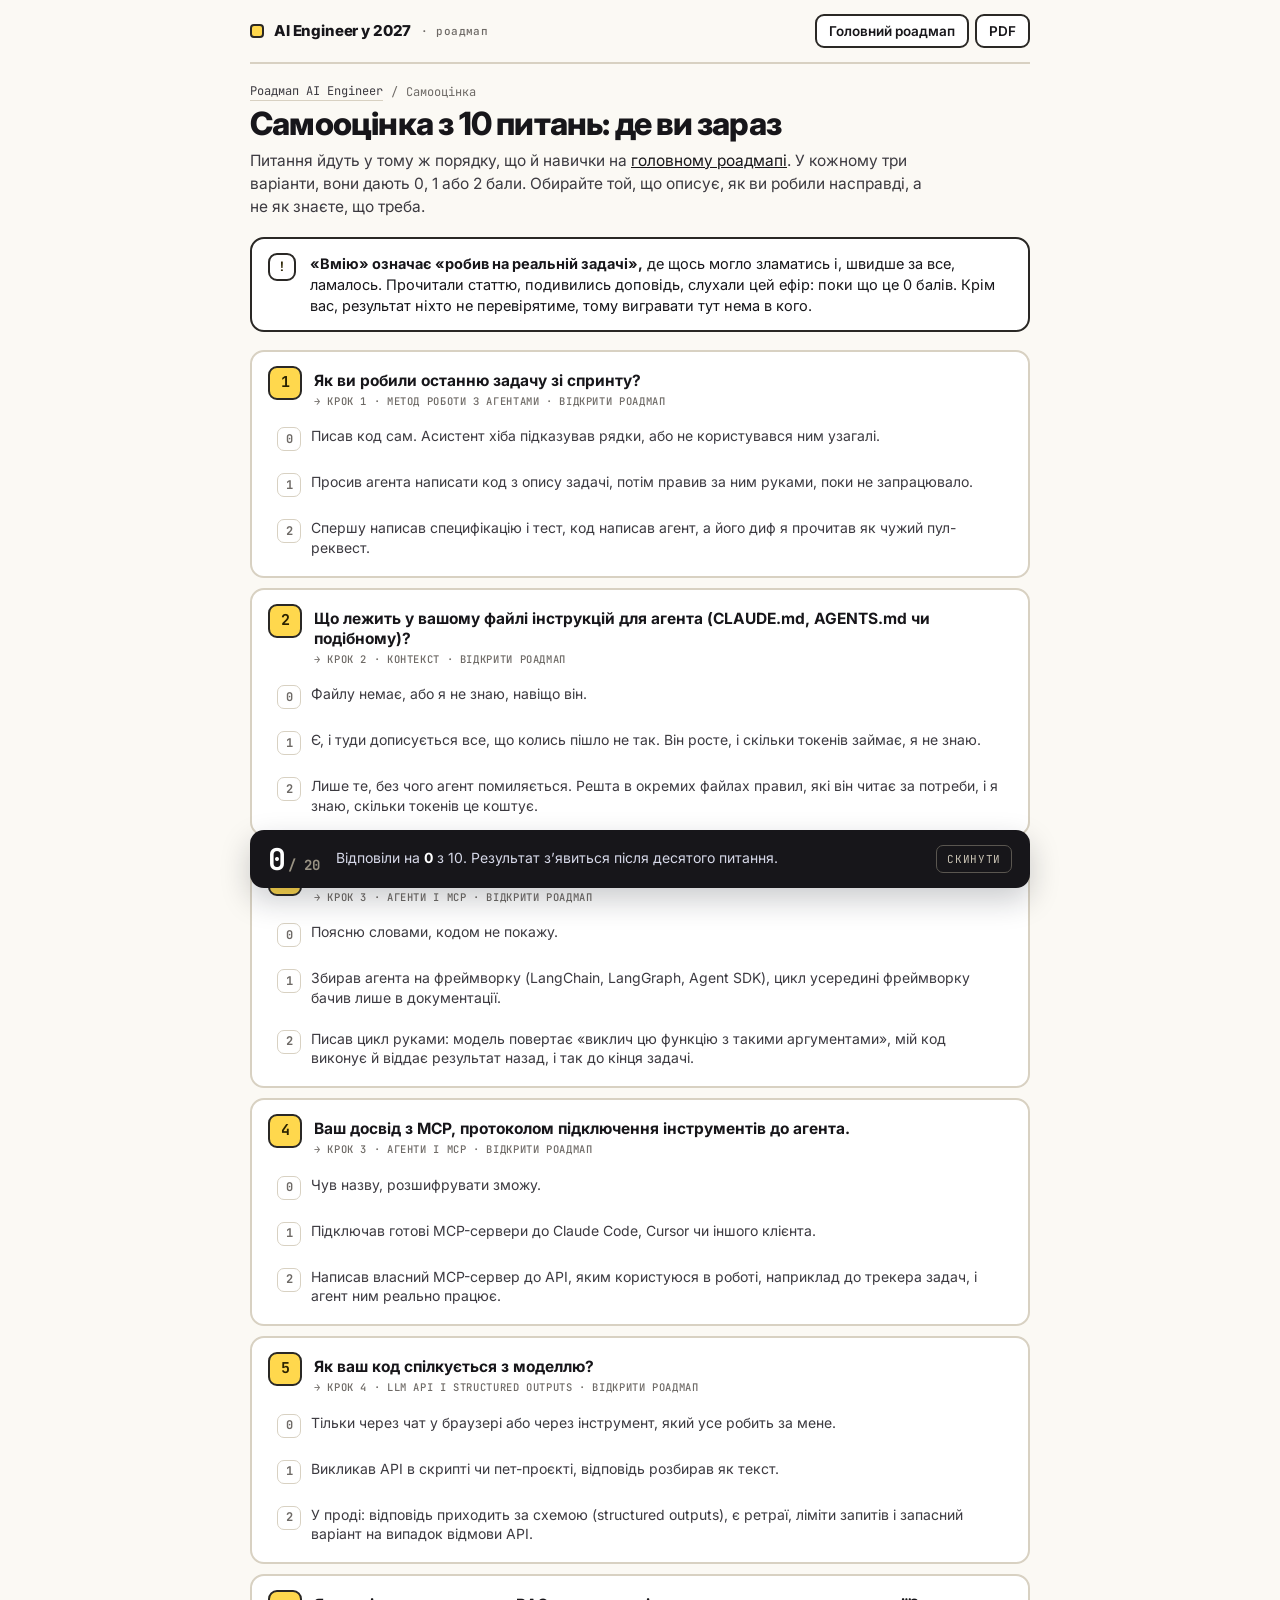
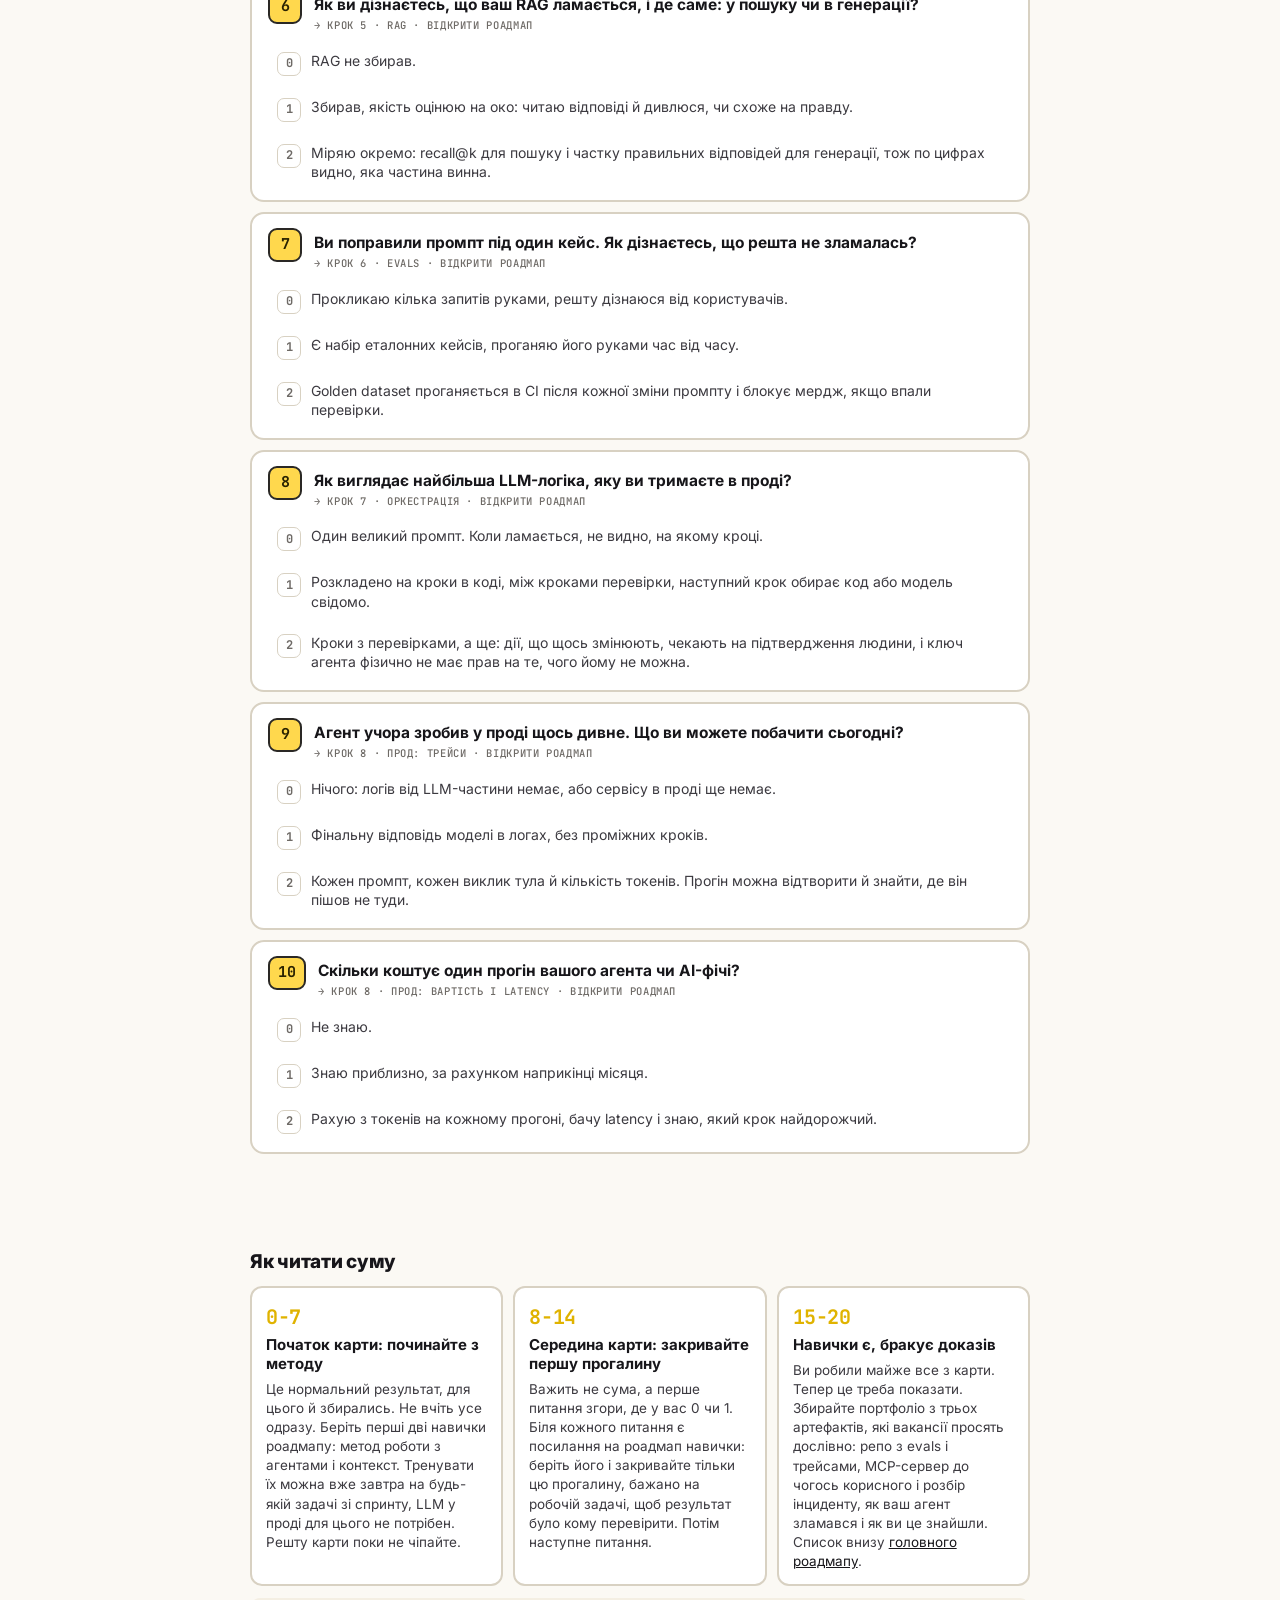
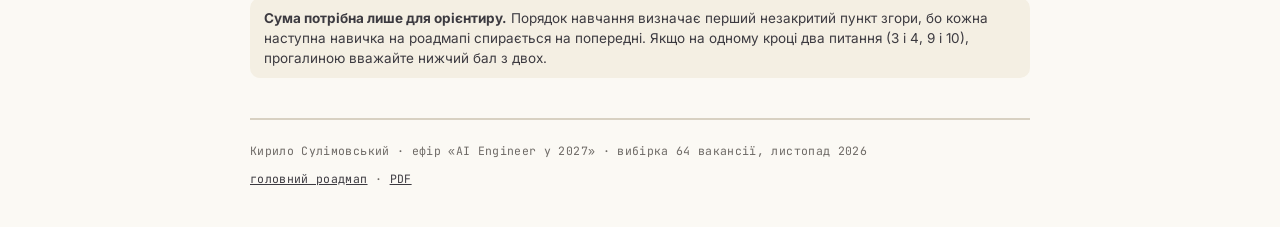
==== self-assessment.html @ 32ca1db9 "Roadmap: main visual roadmap, per-skill tree roadmaps, self-assessment page Co-Authored-By: Claude O" ====
<!DOCTYPE html>
<html lang="uk">
<head>
<meta charset="utf-8">
<meta name="viewport" content="width=device-width, initial-scale=1">
<title>Самооцінка з 10 питань · Роадмап AI Engineer у 2027</title>
<meta name="description" content="Десять питань, щоб зрозуміти, де ви на роадмапі AI Engineer у 2027. Три варіанти на кожне, сума від 0 до 20, результат рахується одразу на сторінці і веде на роадмап потрібної навички.">
<link rel="icon" href="data:image/svg+xml,%3Csvg xmlns=%27http://www.w3.org/2000/svg%27 viewBox=%270 0 32 32%27%3E%3Crect x=%273%27 y=%273%27 width=%2726%27 height=%2726%27 rx=%276%27 fill=%27%23FFD84D%27 stroke=%27%232A2825%27 stroke-width=%273%27/%3E%3C/svg%3E">
<link rel="preconnect" href="https://fonts.googleapis.com">
<link rel="preconnect" href="https://fonts.gstatic.com" crossorigin>
<link href="https://fonts.googleapis.com/css2?family=Inter:wght@400;500;600;700;800&family=JetBrains+Mono:wght@500;700&display=swap" rel="stylesheet">
<link rel="stylesheet" href="assets/style.css">
<style>
.quiz{padding-top:6px}
.part-head h2{font-weight:800;font-size:32px;line-height:1.05;letter-spacing:-.025em}
.part-head .sub{color:var(--ink-2);margin-top:8px;font-size:15.5px;max-width:680px}
.part-head .sub a{color:var(--ink)}
.chip{display:inline-flex;align-items:center;justify-content:center;min-width:34px;height:34px;padding:0 8px;border-radius:9px;background:var(--accent);border:2px solid var(--line);color:var(--accent-ink);font-family:var(--mono);font-weight:700;font-size:15px;line-height:1;flex:none}
.chip.ghost{background:var(--paper)}
.chip.sm{min-width:28px;height:28px;font-size:13px}
.rule-box{display:flex;gap:14px;align-items:flex-start;background:var(--paper);border:2px solid var(--line);border-radius:14px;padding:14px 16px;margin-top:18px}
.rule-box p{font-size:14.5px;color:var(--ink);line-height:1.45}
.qlist{margin-top:18px}
.q{background:var(--paper);border:2px solid var(--frame);border-radius:14px;padding:14px 16px 10px;margin-bottom:10px}
.q .qh{display:flex;align-items:flex-start;gap:12px;margin-bottom:10px}
.q .qt{font-weight:700;font-size:15.5px;line-height:1.3;color:var(--ink);padding-top:5px}
.q .qt .step{display:block;font-family:var(--mono);font-weight:500;font-size:10.5px;color:var(--dim);letter-spacing:.06em;margin-top:4px;text-transform:uppercase;text-decoration:none}
.q .qt .step:hover{color:var(--ink)}
.opts{display:flex;flex-direction:column;gap:5px}
.opt{display:flex;align-items:flex-start;gap:10px;padding:7px 10px 7px 8px;border-radius:9px;border:1.5px solid transparent;cursor:pointer;font-size:14px;line-height:1.4;color:var(--ink-2);position:relative}
.opt:hover{background:var(--bg)}
.opt input{position:absolute;opacity:0;width:1px;height:1px;pointer-events:none}
.opt .v{flex:none;width:24px;height:24px;border-radius:7px;border:1.5px solid var(--frame);display:flex;align-items:center;justify-content:center;font-family:var(--mono);font-weight:700;font-size:12px;color:var(--dim);background:var(--paper);margin-top:1px}
.opt:has(input:checked){background:var(--accent-soft);border-color:var(--line);color:var(--ink)}
.opt:has(input:checked) .v{background:var(--accent);border-color:var(--line);color:var(--accent-ink)}
.opt input:focus-visible ~ .v{outline:2px solid var(--prog);outline-offset:2px}
.score{position:sticky;bottom:12px;margin-top:14px;background:var(--ink);color:#fff;border-radius:14px;padding:14px 18px;display:flex;align-items:center;gap:16px;box-shadow:0 12px 30px rgba(16,21,31,.22)}
.score .sv{font-family:var(--mono);font-weight:700;font-size:30px;line-height:1;white-space:nowrap}
.score .sv small{font-size:14px;color:#9A9384;margin-left:2px}
.score .st{font-size:14px;line-height:1.35;color:#D6D8E8}
.score .st b{color:#fff}
.score .reset{margin-left:auto;font-family:var(--mono);font-size:11px;letter-spacing:.06em;text-transform:uppercase;color:#C9C3B4;background:none;border:1px solid #5a5650;border-radius:7px;padding:6px 10px;cursor:pointer}
.result{margin-top:14px;display:none;background:var(--paper);border:2px solid var(--line);border-radius:14px;padding:16px 18px}
.result.show{display:block}
.result .kicker{display:block;font-family:var(--mono);font-weight:700;font-size:10.5px;letter-spacing:.14em;text-transform:uppercase;color:var(--dim);margin-bottom:4px}
.result h4{font-weight:800;font-size:18px;color:var(--ink);margin-bottom:6px}
.result p{font-size:14.5px;color:var(--ink-2);line-height:1.45;margin-top:6px}
.result .btn{margin-top:12px}
.key{margin-top:22px}
.key h3{font-weight:800;font-size:19px;letter-spacing:-.015em;color:var(--ink);margin-bottom:10px}
.bands{display:grid;grid-template-columns:repeat(3,1fr);gap:10px}
.band{background:var(--paper);border:2px solid var(--frame);border-radius:12px;padding:14px 14px 12px}
.band .bn{font-family:var(--mono);font-weight:700;font-size:20px;color:var(--accent-deep);letter-spacing:-.02em}
.band h4{font-weight:700;font-size:15px;color:var(--ink);margin:4px 0 6px;line-height:1.25}
.band p{font-size:13.5px;color:var(--ink-2);line-height:1.42}
.band p a{color:var(--ink)}
.key-note{margin-top:12px;font-size:13.5px;color:var(--ink-2);background:var(--beige);border-radius:10px;padding:10px 14px}
@media (max-width:760px){.bands{grid-template-columns:1fr}.score{flex-wrap:wrap}.score .reset{margin-left:0}.part-head h2{font-size:26px}}
</style>
</head>
<body>
<div class="wrap-narrow">
  <div class="topbar">
    <a class="brand" href="index.html"><span class="dot"></span>AI Engineer у 2027 <small>· роадмап</small></a>
    <nav class="nav">
      <a href="index.html">Головний роадмап</a>
      <a href="ai-engineer-roadmap.pdf">PDF</a>
    </nav>
  </div>
  <div class="crumbs"><a href="index.html">Роадмап AI Engineer</a> <span>/</span> <span>Самооцінка</span></div>
<section class="quiz" id="self">
  <div class="part-head">
    
    <div>
      <h2>Самооцінка з 10 питань: де ви зараз</h2>
      <p class="sub">Питання йдуть у тому ж порядку, що й навички на <a href="index.html">головному роадмапі</a>. У кожному три варіанти, вони дають 0, 1 або 2 бали. Обирайте той, що описує, як ви робили насправді, а не як знаєте, що треба.</p>
    </div>
  </div>

  <div class="rule-box">
    <span class="chip ghost sm">!</span>
    <p><b>«Вмію» означає «робив на реальній задачі»,</b> де щось могло зламатись і, швидше за все, ламалось. Прочитали статтю, подивились доповідь, слухали цей ефір: поки що це 0 балів. Крім вас, результат ніхто не перевірятиме, тому вигравати тут нема в кого.</p>
  </div>

  <form class="qlist" id="quiz" autocomplete="off">

    <div class="q">
      <div class="qh"><span class="chip">1</span><div class="qt">Як ви робили останню задачу зі спринту?<a class="step" href="skills/agentic-workflow.html">→ крок 1 · метод роботи з агентами · відкрити роадмап</a></div></div>
      <div class="opts">
        <label class="opt"><input type="radio" name="q1" value="0"><span class="v">0</span><span>Писав код сам. Асистент хіба підказував рядки, або не користувався ним узагалі.</span></label>
        <label class="opt"><input type="radio" name="q1" value="1"><span class="v">1</span><span>Просив агента написати код з опису задачі, потім правив за ним руками, поки не запрацювало.</span></label>
        <label class="opt"><input type="radio" name="q1" value="2"><span class="v">2</span><span>Спершу написав специфікацію і тест, код написав агент, а його диф я прочитав як чужий пул-реквест.</span></label>
      </div>
    </div>

    <div class="q">
      <div class="qh"><span class="chip">2</span><div class="qt">Що лежить у вашому файлі інструкцій для агента (CLAUDE.md, AGENTS.md чи подібному)?<a class="step" href="skills/context.html">→ крок 2 · контекст · відкрити роадмап</a></div></div>
      <div class="opts">
        <label class="opt"><input type="radio" name="q2" value="0"><span class="v">0</span><span>Файлу немає, або я не знаю, навіщо він.</span></label>
        <label class="opt"><input type="radio" name="q2" value="1"><span class="v">1</span><span>Є, і туди дописується все, що колись пішло не так. Він росте, і скільки токенів займає, я не знаю.</span></label>
        <label class="opt"><input type="radio" name="q2" value="2"><span class="v">2</span><span>Лише те, без чого агент помиляється. Решта в окремих файлах правил, які він читає за потреби, і я знаю, скільки токенів це коштує.</span></label>
      </div>
    </div>

    <div class="q">
      <div class="qh"><span class="chip">3</span><div class="qt">Поясніть tool use кодом: як модель викликає функцію?<a class="step" href="skills/agents-mcp.html">→ крок 3 · агенти і MCP · відкрити роадмап</a></div></div>
      <div class="opts">
        <label class="opt"><input type="radio" name="q3" value="0"><span class="v">0</span><span>Поясню словами, кодом не покажу.</span></label>
        <label class="opt"><input type="radio" name="q3" value="1"><span class="v">1</span><span>Збирав агента на фреймворку (LangChain, LangGraph, Agent SDK), цикл усередині фреймворку бачив лише в документації.</span></label>
        <label class="opt"><input type="radio" name="q3" value="2"><span class="v">2</span><span>Писав цикл руками: модель повертає «виклич цю функцію з такими аргументами», мій код виконує й віддає результат назад, і так до кінця задачі.</span></label>
      </div>
    </div>

    <div class="q">
      <div class="qh"><span class="chip">4</span><div class="qt">Ваш досвід з MCP, протоколом підключення інструментів до агента.<a class="step" href="skills/agents-mcp.html">→ крок 3 · агенти і MCP · відкрити роадмап</a></div></div>
      <div class="opts">
        <label class="opt"><input type="radio" name="q4" value="0"><span class="v">0</span><span>Чув назву, розшифрувати зможу.</span></label>
        <label class="opt"><input type="radio" name="q4" value="1"><span class="v">1</span><span>Підключав готові MCP-сервери до Claude Code, Cursor чи іншого клієнта.</span></label>
        <label class="opt"><input type="radio" name="q4" value="2"><span class="v">2</span><span>Написав власний MCP-сервер до API, яким користуюся в роботі, наприклад до трекера задач, і агент ним реально працює.</span></label>
      </div>
    </div>

    <div class="q">
      <div class="qh"><span class="chip">5</span><div class="qt">Як ваш код спілкується з моделлю?<a class="step" href="skills/llm-api.html">→ крок 4 · LLM API і structured outputs · відкрити роадмап</a></div></div>
      <div class="opts">
        <label class="opt"><input type="radio" name="q5" value="0"><span class="v">0</span><span>Тільки через чат у браузері або через інструмент, який усе робить за мене.</span></label>
        <label class="opt"><input type="radio" name="q5" value="1"><span class="v">1</span><span>Викликав API в скрипті чи пет-проєкті, відповідь розбирав як текст.</span></label>
        <label class="opt"><input type="radio" name="q5" value="2"><span class="v">2</span><span>У проді: відповідь приходить за схемою (structured outputs), є ретраї, ліміти запитів і запасний варіант на випадок відмови API.</span></label>
      </div>
    </div>

    <div class="q">
      <div class="qh"><span class="chip">6</span><div class="qt">Як ви дізнаєтесь, що ваш RAG ламається, і де саме: у пошуку чи в генерації?<a class="step" href="skills/rag.html">→ крок 5 · RAG · відкрити роадмап</a></div></div>
      <div class="opts">
        <label class="opt"><input type="radio" name="q6" value="0"><span class="v">0</span><span>RAG не збирав.</span></label>
        <label class="opt"><input type="radio" name="q6" value="1"><span class="v">1</span><span>Збирав, якість оцінюю на око: читаю відповіді й дивлюся, чи схоже на правду.</span></label>
        <label class="opt"><input type="radio" name="q6" value="2"><span class="v">2</span><span>Міряю окремо: recall@k для пошуку і частку правильних відповідей для генерації, тож по цифрах видно, яка частина винна.</span></label>
      </div>
    </div>

    <div class="q">
      <div class="qh"><span class="chip">7</span><div class="qt">Ви поправили промпт під один кейс. Як дізнаєтесь, що решта не зламалась?<a class="step" href="skills/evals.html">→ крок 6 · evals · відкрити роадмап</a></div></div>
      <div class="opts">
        <label class="opt"><input type="radio" name="q7" value="0"><span class="v">0</span><span>Прокликаю кілька запитів руками, решту дізнаюся від користувачів.</span></label>
        <label class="opt"><input type="radio" name="q7" value="1"><span class="v">1</span><span>Є набір еталонних кейсів, проганяю його руками час від часу.</span></label>
        <label class="opt"><input type="radio" name="q7" value="2"><span class="v">2</span><span>Golden dataset проганяється в CI після кожної зміни промпту і блокує мердж, якщо впали перевірки.</span></label>
      </div>
    </div>

    <div class="q">
      <div class="qh"><span class="chip">8</span><div class="qt">Як виглядає найбільша LLM-логіка, яку ви тримаєте в проді?<a class="step" href="skills/orchestration.html">→ крок 7 · оркестрація · відкрити роадмап</a></div></div>
      <div class="opts">
        <label class="opt"><input type="radio" name="q8" value="0"><span class="v">0</span><span>Один великий промпт. Коли ламається, не видно, на якому кроці.</span></label>
        <label class="opt"><input type="radio" name="q8" value="1"><span class="v">1</span><span>Розкладено на кроки в коді, між кроками перевірки, наступний крок обирає код або модель свідомо.</span></label>
        <label class="opt"><input type="radio" name="q8" value="2"><span class="v">2</span><span>Кроки з перевірками, а ще: дії, що щось змінюють, чекають на підтвердження людини, і ключ агента фізично не має прав на те, чого йому не можна.</span></label>
      </div>
    </div>

    <div class="q">
      <div class="qh"><span class="chip">9</span><div class="qt">Агент учора зробив у проді щось дивне. Що ви можете побачити сьогодні?<a class="step" href="skills/production.html">→ крок 8 · прод: трейси · відкрити роадмап</a></div></div>
      <div class="opts">
        <label class="opt"><input type="radio" name="q9" value="0"><span class="v">0</span><span>Нічого: логів від LLM-частини немає, або сервісу в проді ще немає.</span></label>
        <label class="opt"><input type="radio" name="q9" value="1"><span class="v">1</span><span>Фінальну відповідь моделі в логах, без проміжних кроків.</span></label>
        <label class="opt"><input type="radio" name="q9" value="2"><span class="v">2</span><span>Кожен промпт, кожен виклик тула й кількість токенів. Прогін можна відтворити й знайти, де він пішов не туди.</span></label>
      </div>
    </div>

    <div class="q">
      <div class="qh"><span class="chip">10</span><div class="qt">Скільки коштує один прогін вашого агента чи AI-фічі?<a class="step" href="skills/production.html">→ крок 8 · прод: вартість і latency · відкрити роадмап</a></div></div>
      <div class="opts">
        <label class="opt"><input type="radio" name="q10" value="0"><span class="v">0</span><span>Не знаю.</span></label>
        <label class="opt"><input type="radio" name="q10" value="1"><span class="v">1</span><span>Знаю приблизно, за рахунком наприкінці місяця.</span></label>
        <label class="opt"><input type="radio" name="q10" value="2"><span class="v">2</span><span>Рахую з токенів на кожному прогоні, бачу latency і знаю, який крок найдорожчий.</span></label>
      </div>
    </div>
  </form>

  <div class="score no-print" id="score" aria-live="polite">
    <div class="sv"><span id="sum">0</span><small>/ 20</small></div>
    <div class="st" id="stxt">Відповіли на <b id="cnt">0</b> з 10. Результат зʼявиться після десятого питання.</div>
    <button type="button" class="reset" id="reset">скинути</button>
  </div>
  <div class="result" id="result"></div>

  <div class="key">
    <h3>Як читати суму</h3>
    <div class="bands">
      <div class="band">
        <div class="bn">0-7</div>
        <h4>Початок карти: починайте з методу</h4>
        <p>Це нормальний результат, для цього й збирались. Не вчіть усе одразу. Беріть перші дві навички роадмапу: метод роботи з агентами і контекст. Тренувати їх можна вже завтра на будь-якій задачі зі спринту, LLM у проді для цього не потрібен. Решту карти поки не чіпайте.</p>
      </div>
      <div class="band">
        <div class="bn">8-14</div>
        <h4>Середина карти: закривайте першу прогалину</h4>
        <p>Важить не сума, а перше питання згори, де у вас 0 чи 1. Біля кожного питання є посилання на роадмап навички: беріть його і закривайте тільки цю прогалину, бажано на робочій задачі, щоб результат було кому перевірити. Потім наступне питання.</p>
      </div>
      <div class="band">
        <div class="bn">15-20</div>
        <h4>Навички є, бракує доказів</h4>
        <p>Ви робили майже все з карти. Тепер це треба показати. Збирайте портфоліо з трьох артефактів, які вакансії просять дослівно: репо з evals і трейсами, MCP-сервер до чогось корисного і розбір інциденту, як ваш агент зламався і як ви це знайшли. Список внизу <a href="index.html#portfolio">головного роадмапу</a>.</p>
      </div>
    </div>
    <p class="key-note"><b>Сума потрібна лише для орієнтиру.</b> Порядок навчання визначає перший незакритий пункт згори, бо кожна наступна навичка на роадмапі спирається на попередні. Якщо на одному кроці два питання (3 і 4, 9 і 10), прогалиною вважайте нижчий бал з двох.</p>
  </div>
</section>

  <footer>
    <span>Кирило Сулімовський · ефір «AI Engineer у 2027» · вибірка 64 вакансії, листопад 2026</span>
    <span><a href="index.html">головний роадмап</a> · <a href="ai-engineer-roadmap.pdf">PDF</a></span>
  </footer>
</div>
<script>
(function(){
  var form=document.getElementById('quiz');
  if(!form)return;
  var sum=document.getElementById('sum'),cnt=document.getElementById('cnt'),stxt=document.getElementById('stxt'),res=document.getElementById('result');
  var bands=[
    {max:7,n:'0-7',h:'Початок карти: починайте з методу',p:'Це нормальний результат, для цього й збирались. Не вчіть усе одразу. Беріть перші дві навички роадмапу: метод роботи з агентами і контекст. Тренувати їх можна вже завтра на будь-якій задачі зі спринту, LLM у проді для цього не потрібен. Решту карти поки не чіпайте.'},
    {max:14,n:'8-14',h:'Середина карти: закривайте першу прогалину',p:'Важить не сума, а перше питання згори, де у вас 0 чи 1. Беріть роадмап відповідної навички і закривайте тільки цю прогалину, бажано на робочій задачі, щоб результат було кому перевірити. Потім наступне питання.'},
    {max:20,n:'15-20',h:'Навички є, бракує доказів',p:'Ви робили майже все з карти. Тепер це треба показати: репо з evals і трейсами, MCP-сервер до чогось корисного і розбір інциденту, як ваш агент зламався і як ви це знайшли.'}
  ];
  var skillOf={q1:['agentic-workflow','Метод роботи з агентами'],q2:['context','Контекст'],q3:['agents-mcp','Агенти, tool use і MCP'],q4:['agents-mcp','Агенти, tool use і MCP'],q5:['llm-api','LLM API і structured outputs'],q6:['rag','RAG'],q7:['evals','Evals'],q8:['orchestration','Оркестрація'],q9:['production','Прод: деплой, observability, вартість'],q10:['production','Прод: деплой, observability, вартість']};
  function esc(s){return String(s).replace(/[&<>"]/g,function(c){return {'&':'&amp;','<':'&lt;','>':'&gt;','"':'&quot;'}[c];});}
  function titleOf(q){var t=form.querySelector('[name='+q+']').closest('.q').querySelector('.qt');return t.childNodes[0].textContent.trim();}
  function update(){
    var total=0,answered=0,firstGap=null;
    for(var i=1;i<=10;i++){
      var sel=form.querySelector('input[name=q'+i+']:checked');
      if(sel){answered++;var v=+sel.value;total+=v;if(firstGap===null&&v<2)firstGap='q'+i;}
    }
    sum.textContent=total;cnt.textContent=answered;
    if(answered<10){
      stxt.innerHTML='Відповіли на <b>'+answered+'</b> з 10. Результат зʼявиться після десятого питання.';
      res.classList.remove('show');return;
    }
    var b=bands.find(function(x){return total<=x.max;});
    stxt.innerHTML='<b>'+b.n+'</b> · '+esc(b.h);
    var gap='';
    if(firstGap){var s=skillOf[firstGap];gap='<p><b>Перша прогалина згори:</b> питання '+firstGap.slice(1)+' («'+esc(titleOf(firstGap))+'»). Починайте з роадмапу навички «'+esc(s[1])+'».</p><a class="btn primary" href="skills/'+s[0]+'.html">Відкрити роадмап: '+esc(s[1])+' →</a>';}
    else{gap='<p><b>Жодної прогалини.</b> Переходьте до трьох артефактів внизу головного роадмапу.</p><a class="btn primary" href="index.html#portfolio">Три артефакти в портфоліо →</a>';}
    res.innerHTML='<span class="kicker">ваш результат · '+total+' з 20</span><h4>'+esc(b.h)+'</h4><p>'+esc(b.p)+'</p>'+gap;
    res.classList.add('show');
  }
  form.addEventListener('change',update);
  document.getElementById('reset').addEventListener('click',function(){form.reset();update();});
  update();
})();
</script>
</body>
</html>
---- assets/style.css ----
:root{
  --bg:#FBF9F4; --paper:#FFFFFF; --beige:#F4EFE3; --frame:#D8D1C2; --line:#2A2825; --line-soft:#7A746A;
  --ink:#17161A; --ink-2:#3C3A40; --dim:#6E6A66;
  --accent:#FFD84D; --accent-deep:#E0B300; --accent-ink:#2A2200; --accent-soft:#FFF2B8;
  --alt:#E8E6E1; --alt-ink:#4A4844;
  --done:#2E8B57; --done-soft:#E3F3E9; --prog:#2F6BD8; --prog-soft:#E4ECFB; --skip:#9A958E;
  --sans:"Inter",system-ui,-apple-system,"Segoe UI",sans-serif; --mono:"JetBrains Mono",ui-monospace,"SF Mono",Menlo,monospace;
}
*{box-sizing:border-box;margin:0;padding:0}
html{-webkit-text-size-adjust:100%;scroll-behavior:smooth}
body{background:var(--bg);color:var(--ink);font-family:var(--sans);font-size:16px;line-height:1.5;-webkit-font-smoothing:antialiased;overflow-x:hidden}
a{color:inherit}
b,strong{font-weight:700}
code,.mono{font-family:var(--mono);font-weight:500}
.wrap{max-width:1240px;margin:0 auto;padding:0 20px}
.wrap-narrow{max-width:820px;margin:0 auto;padding:0 20px}

/* top bar */
.topbar{display:flex;align-items:center;justify-content:space-between;gap:14px;padding:14px 0;border-bottom:2px solid var(--frame);flex-wrap:wrap}
.brand{display:flex;align-items:center;gap:10px;text-decoration:none;font-weight:800;letter-spacing:-.01em;font-size:15px}
.brand .dot{width:14px;height:14px;border-radius:4px;background:var(--accent);border:2px solid var(--line)}
.brand small{font-family:var(--mono);font-weight:500;font-size:11px;color:var(--dim);letter-spacing:.04em}
.nav{display:flex;gap:6px;flex-wrap:wrap}
.nav a,.btn{display:inline-flex;align-items:center;gap:6px;padding:7px 12px;border:2px solid var(--line);border-radius:9px;background:var(--paper);text-decoration:none;font-weight:600;font-size:13.5px;color:var(--ink);cursor:pointer;font-family:var(--sans);line-height:1.2}
.nav a:hover,.btn:hover{background:var(--accent-soft)}
.nav a.primary,.btn.primary{background:var(--accent);border-color:var(--line)}
.btn.ghost{border-color:var(--frame);background:transparent;color:var(--ink-2)}
.btn.sm{padding:5px 9px;font-size:12.5px;border-width:1.5px}

/* hero */
.hero{padding:34px 0 10px}
.hero h1{font-weight:800;font-size:40px;line-height:1.04;letter-spacing:-.03em}
.hero h1 mark{background:linear-gradient(transparent 55%,var(--accent) 55%);padding:0 3px}
.hero .lead{margin-top:12px;font-size:17px;color:var(--ink-2);max-width:760px}
.hero .lead b{color:var(--ink)}
.hero .meta{margin-top:14px;display:flex;gap:10px;flex-wrap:wrap;align-items:center}
.crumbs{font-family:var(--mono);font-size:12px;color:var(--dim);display:flex;gap:8px;align-items:center;flex-wrap:wrap;padding-top:18px}
.crumbs a{color:var(--ink-2);text-decoration:none;border-bottom:1.5px solid var(--frame)}
.crumbs a:hover{border-color:var(--ink)}

/* legend */
.legend{display:flex;gap:14px;flex-wrap:wrap;align-items:center;font-size:13px;color:var(--ink-2);margin:18px 0 6px}
.legend .lg{display:inline-flex;align-items:center;gap:7px}
.legend .sw{width:26px;height:16px;border-radius:5px;border:2px solid var(--line);background:var(--paper)}
.legend .sw.main{background:var(--accent)}
.legend .sw.opt{border-style:dashed;border-color:var(--line-soft)}
.legend .sw.alt{background:var(--alt);border-color:#B9B5AD}
.legend .sw.done{background:var(--done-soft);border-color:var(--done)}
.legend .pct{font-size:11px}
.pct{display:inline-flex;align-items:center;font-family:var(--mono);font-weight:700;font-size:11px;line-height:1;color:var(--accent-ink);background:var(--paper);border:1.5px solid var(--line);border-radius:6px;padding:3px 6px;white-space:nowrap}
.node.main .pct{background:#fff}

/* progress */
.progress{display:flex;align-items:center;gap:14px;flex-wrap:wrap;margin-top:16px;padding:12px 14px;background:var(--paper);border:2px solid var(--frame);border-radius:12px}
.progress .bar{flex:1;min-width:160px;height:12px;border-radius:6px;background:var(--beige);overflow:hidden;border:1.5px solid var(--frame)}
.progress .bar i{display:block;height:100%;width:0;background:var(--done);transition:width .25s}
.progress .txt{font-family:var(--mono);font-size:12px;color:var(--ink-2);white-space:nowrap}
.progress .txt b{color:var(--ink)}

/* graph container */
.graph-wrap{position:relative;margin:18px auto 10px;overflow:visible}
.graph{position:relative;margin:0 auto}
.graph svg{position:absolute;left:0;top:0;overflow:visible;pointer-events:none}
.graph svg path,.graph svg line{fill:none;stroke:var(--line);stroke-linecap:round;stroke-linejoin:round}
.graph svg .spine{stroke-width:4}
.graph svg .l1{stroke-width:2.2;stroke:var(--line)}
.graph svg .l2{stroke-width:1.6;stroke:var(--line-soft)}
.graph svg .dash{stroke-dasharray:6 5}
.graph svg circle.end{fill:var(--line)}

/* nodes */
.node{position:absolute;display:block;background:var(--paper);border:2px solid var(--line);border-radius:9px;padding:9px 12px;text-align:left;cursor:pointer;color:var(--ink);text-decoration:none;font-family:var(--sans);line-height:1.3;box-shadow:0 1px 0 var(--line);user-select:none;transition:transform .08s,box-shadow .08s}
.node:hover{transform:translateY(-1px);box-shadow:0 3px 0 var(--line)}
.node:focus-visible{outline:3px solid var(--prog);outline-offset:2px}
.node .lbl{font-weight:600;font-size:14px;display:block}
.node .pct{position:absolute;top:-10px;right:-8px}
.node.main{background:var(--accent);border-radius:10px;padding:12px 14px}
.node.main .lbl{font-weight:800;font-size:16px;letter-spacing:-.01em}
.node.root{background:var(--ink);color:#fff;border-color:var(--ink);padding:16px 22px;text-align:center;box-shadow:none}
.node.root .lbl{font-weight:800;font-size:22px;letter-spacing:-.02em}
.node.root .kicker{display:block;font-family:var(--mono);font-size:10.5px;letter-spacing:.14em;text-transform:uppercase;color:#C9C3B4;margin-bottom:4px}
.node.topic{background:var(--beige)}
.node.optional{border-style:dashed;border-color:var(--line-soft);background:var(--paper)}
.node.alt{background:var(--alt);border-color:#B9B5AD;color:var(--alt-ink)}
.node.l2{padding:7px 10px;border-width:1.6px;border-radius:7px;box-shadow:none}
.node.l2 .lbl{font-size:13px;font-weight:500}
.node.l2.main .lbl{font-weight:700}
.node.end{background:var(--paper);border-style:solid;text-align:center}
.node.end .lbl{font-size:13.5px}
.node .items{list-style:none;margin-top:6px;display:flex;flex-direction:column;gap:3px}
.node .items li{font-size:12.5px;color:var(--ink-2);line-height:1.3;padding-left:12px;position:relative}
.node .items li::before{content:"";position:absolute;left:0;top:7px;width:5px;height:5px;border-radius:1.5px;background:var(--line-soft)}
.node.main .items li{color:var(--accent-ink)}
.node.main .items li::before{background:var(--accent-ink)}
.node .go{display:block;margin-top:7px;font-family:var(--mono);font-size:10.5px;letter-spacing:.06em;text-transform:uppercase;color:var(--accent-ink);opacity:.8}
.node .st{position:absolute;left:-9px;top:-9px;width:20px;height:20px;border-radius:50%;border:2px solid var(--line);background:var(--paper);display:none;align-items:center;justify-content:center;font-size:12px;font-weight:800;line-height:1}
.node[data-status="done"]{background:var(--done-soft);border-color:var(--done)}
.node[data-status="done"] .lbl{text-decoration:line-through;text-decoration-thickness:1.5px;color:#2b5a3f}
.node[data-status="done"] .st{display:flex;border-color:var(--done);color:var(--done)}
.node[data-status="progress"]{border-color:var(--prog);box-shadow:0 1px 0 var(--prog)}
.node[data-status="progress"] .st{display:flex;border-color:var(--prog);color:var(--prog)}
.node[data-status="skip"]{opacity:.5;border-style:dotted}
.node[data-status="skip"] .lbl{text-decoration:line-through}

/* stacked mobile tree */
.tree{display:none}
@media (max-width:760px){
  .graph-wrap{display:none}
  .tree{display:block;margin-top:14px;position:relative;padding-left:0}
  .tree .t-root{display:block;background:var(--ink);color:#fff;border-radius:10px;padding:14px 16px;text-align:center;font-weight:800;font-size:19px;letter-spacing:-.02em}
  .tree .t-root .kicker{display:block;font-family:var(--mono);font-size:10px;letter-spacing:.14em;text-transform:uppercase;color:#C9C3B4;margin-bottom:3px;font-weight:500}
  .tree .t-spine{border-left:4px solid var(--line);margin-left:18px;padding:12px 0 4px 0}
  .tree .t-group{position:relative;margin:0 0 22px 0;padding-left:20px}
  .tree .t-group::before{content:"";position:absolute;left:0;top:22px;width:20px;height:2.5px;background:var(--line)}
  .tree .node{position:relative;display:block;width:100%;margin-bottom:8px}
  .tree .node .pct{top:-9px;right:8px}
  .tree .t-kids{margin-left:14px;padding-left:16px;border-left:2px solid var(--line-soft)}
  .tree .t-kids .node{box-shadow:none}
  .tree .t-kids .t-kids{margin-left:10px;padding-left:12px;border-left:1.6px dashed var(--line-soft)}
  .tree .t-end{margin-left:-2px;padding-left:20px;position:relative}
  .tree .t-end::before{content:"";position:absolute;left:0;top:22px;width:20px;height:2.5px;background:var(--line)}
  .hero h1{font-size:30px}
  .hero .lead{font-size:15.5px}
  .wrap,.wrap-narrow{padding:0 16px}
}

/* drawer */
.drawer-bg{position:fixed;inset:0;background:rgba(23,22,26,.28);display:none;z-index:40}
.drawer{position:fixed;top:0;right:0;height:100%;width:420px;max-width:100%;background:var(--paper);border-left:2px solid var(--line);z-index:41;transform:translateX(102%);visibility:hidden;transition:transform .22s ease,visibility 0s linear .22s;display:flex;flex-direction:column;box-shadow:-10px 0 30px rgba(0,0,0,.08)}
.drawer.open{transform:none;visibility:visible;transition:transform .22s ease}
.drawer-bg.open{display:block}
.drawer .d-head{display:flex;align-items:flex-start;gap:10px;padding:18px 20px 12px;border-bottom:2px solid var(--frame)}
.drawer .d-head h3{font-weight:800;font-size:20px;line-height:1.2;letter-spacing:-.02em;flex:1}
.drawer .d-head .close{border:2px solid var(--line);background:var(--paper);border-radius:8px;width:34px;height:34px;cursor:pointer;font-size:18px;line-height:1;flex:none}
.drawer .d-body{padding:16px 20px 24px;overflow:auto;flex:1}
.drawer .d-tags{display:flex;gap:6px;flex-wrap:wrap;margin-bottom:12px}
.tag{display:inline-block;font-family:var(--mono);font-weight:700;font-size:10.5px;letter-spacing:.08em;text-transform:uppercase;border-radius:6px;padding:3px 7px;white-space:nowrap;background:var(--beige);color:var(--ink-2)}
.tag.main{background:var(--accent);color:var(--accent-ink)}
.tag.optional{border:1.5px dashed var(--line-soft);background:transparent}
.tag.alt{background:var(--alt)}
.drawer h4{font-family:var(--mono);font-weight:700;font-size:10.5px;letter-spacing:.12em;text-transform:uppercase;color:var(--dim);margin:16px 0 6px}
.drawer p{font-size:15px;line-height:1.5;color:var(--ink-2)}
.drawer p.why{color:var(--ink)}
.drawer ul.res{list-style:none;display:flex;flex-direction:column;gap:6px}
.drawer ul.res li a{display:block;padding:9px 12px;border:1.5px solid var(--frame);border-radius:9px;text-decoration:none;color:var(--ink);font-size:14px;background:var(--bg)}
.drawer ul.res li a:hover{border-color:var(--line)}
.drawer ul.res li a small{display:block;font-family:var(--mono);font-size:11px;color:var(--dim);margin-top:2px;word-break:break-all}
.drawer .status{display:flex;gap:6px;flex-wrap:wrap}
.drawer .status button{flex:1;min-width:92px;padding:9px 10px;border:2px solid var(--frame);border-radius:9px;background:var(--paper);font-family:var(--sans);font-weight:600;font-size:13px;cursor:pointer;color:var(--ink-2)}
.drawer .status button[data-s="done"].on{background:var(--done-soft);border-color:var(--done);color:#1f5a3a}
.drawer .status button[data-s="progress"].on{background:var(--prog-soft);border-color:var(--prog);color:#1d4ea6}
.drawer .status button[data-s="skip"].on{background:var(--alt);border-color:var(--skip);color:var(--alt-ink)}
.drawer .d-open{display:inline-flex;margin-top:14px}
.drawer .d-kids{display:flex;flex-wrap:wrap;gap:6px;margin-top:4px}
.drawer .d-kids span{font-size:12.5px;padding:4px 8px;border-radius:6px;background:var(--beige);color:var(--ink-2)}
.drawer .hint{margin-top:14px;font-size:12.5px;color:var(--dim)}
@media (max-width:760px){
  .drawer{top:auto;bottom:0;height:auto;max-height:82vh;width:100%;border-left:0;border-top:2px solid var(--line);border-radius:16px 16px 0 0;transform:translateY(102%)}
  .drawer.open{transform:none;visibility:visible}
}

/* context menu */
.ctx{position:absolute;z-index:50;background:var(--paper);border:2px solid var(--line);border-radius:10px;padding:6px;display:none;flex-direction:column;gap:2px;box-shadow:0 8px 24px rgba(0,0,0,.12);min-width:170px}
.ctx.open{display:flex}
.ctx button{text-align:left;border:0;background:transparent;padding:7px 10px;border-radius:7px;font-family:var(--sans);font-size:13.5px;cursor:pointer;color:var(--ink)}
.ctx button:hover{background:var(--beige)}
.ctx button i{display:inline-block;width:10px;height:10px;border-radius:3px;margin-right:8px;vertical-align:-1px;border:1.5px solid var(--line)}
.ctx button[data-s="done"] i{background:var(--done-soft);border-color:var(--done)}
.ctx button[data-s="progress"] i{background:var(--prog-soft);border-color:var(--prog)}
.ctx button[data-s="skip"] i{background:var(--alt);border-color:var(--skip)}

/* prev/next */
.pn{display:flex;justify-content:space-between;gap:12px;margin:34px 0 10px;flex-wrap:wrap}
.pn a{flex:1;min-width:220px;display:block;padding:14px 16px;border:2px solid var(--line);border-radius:12px;text-decoration:none;color:var(--ink);background:var(--paper)}
.pn a:hover{background:var(--accent-soft)}
.pn a small{display:block;font-family:var(--mono);font-size:10.5px;letter-spacing:.12em;text-transform:uppercase;color:var(--dim);margin-bottom:4px}
.pn a b{font-size:15.5px}
.pn a.next{text-align:right}

/* generic section */
section.block{margin-top:34px}
section.block h2{font-weight:800;font-size:24px;letter-spacing:-.02em;margin-bottom:8px}
section.block p{color:var(--ink-2);max-width:760px}
.cards{display:grid;grid-template-columns:repeat(3,1fr);gap:12px;margin-top:14px}
.card{background:var(--paper);border:2px solid var(--frame);border-radius:12px;padding:14px 16px}
.card h4{font-weight:800;font-size:15.5px;margin-bottom:6px}
.card p{font-size:13.5px;color:var(--ink-2)}
@media (max-width:760px){.cards{grid-template-columns:1fr}}

footer{margin-top:40px;padding:22px 0 40px;border-top:2px solid var(--frame);font-family:var(--mono);font-size:11.5px;color:var(--dim);letter-spacing:.03em;display:flex;justify-content:space-between;gap:10px;flex-wrap:wrap}
footer a{color:var(--ink-2)}
.sr{position:absolute;left:-9999px}
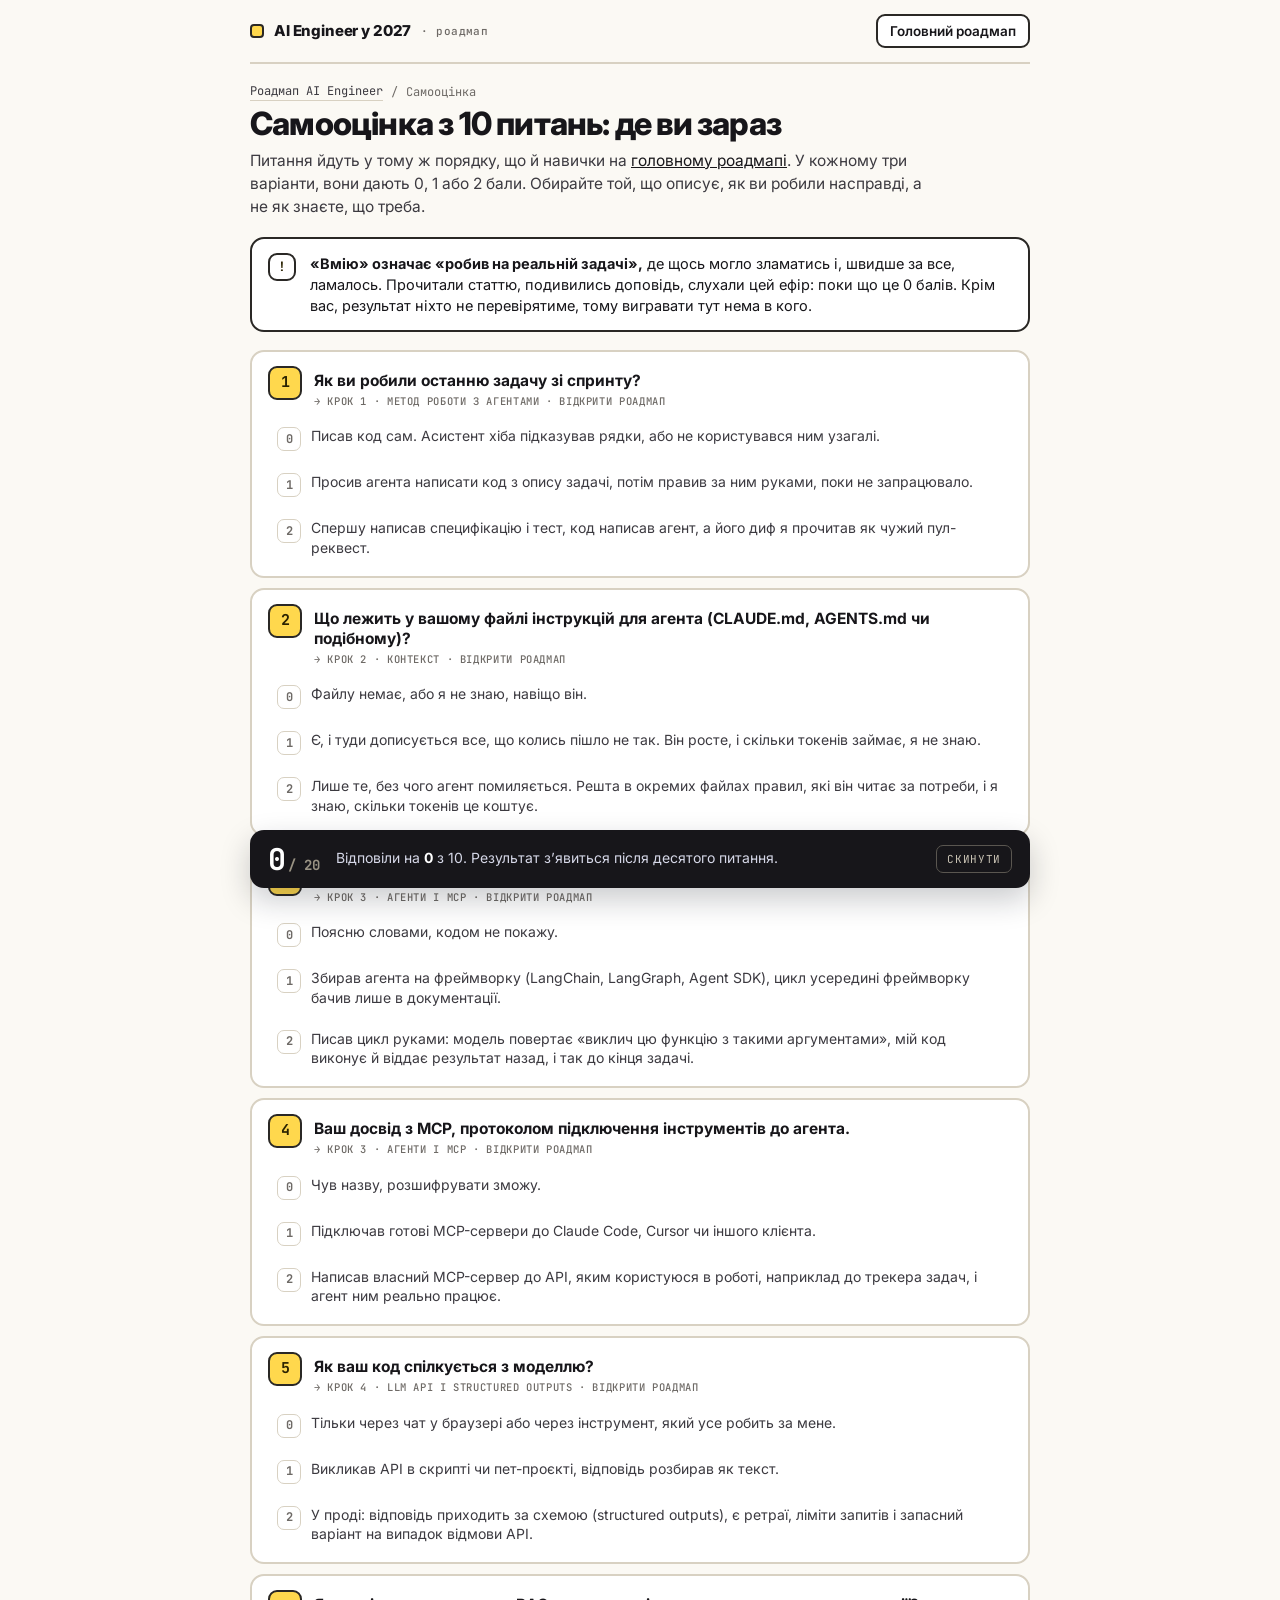
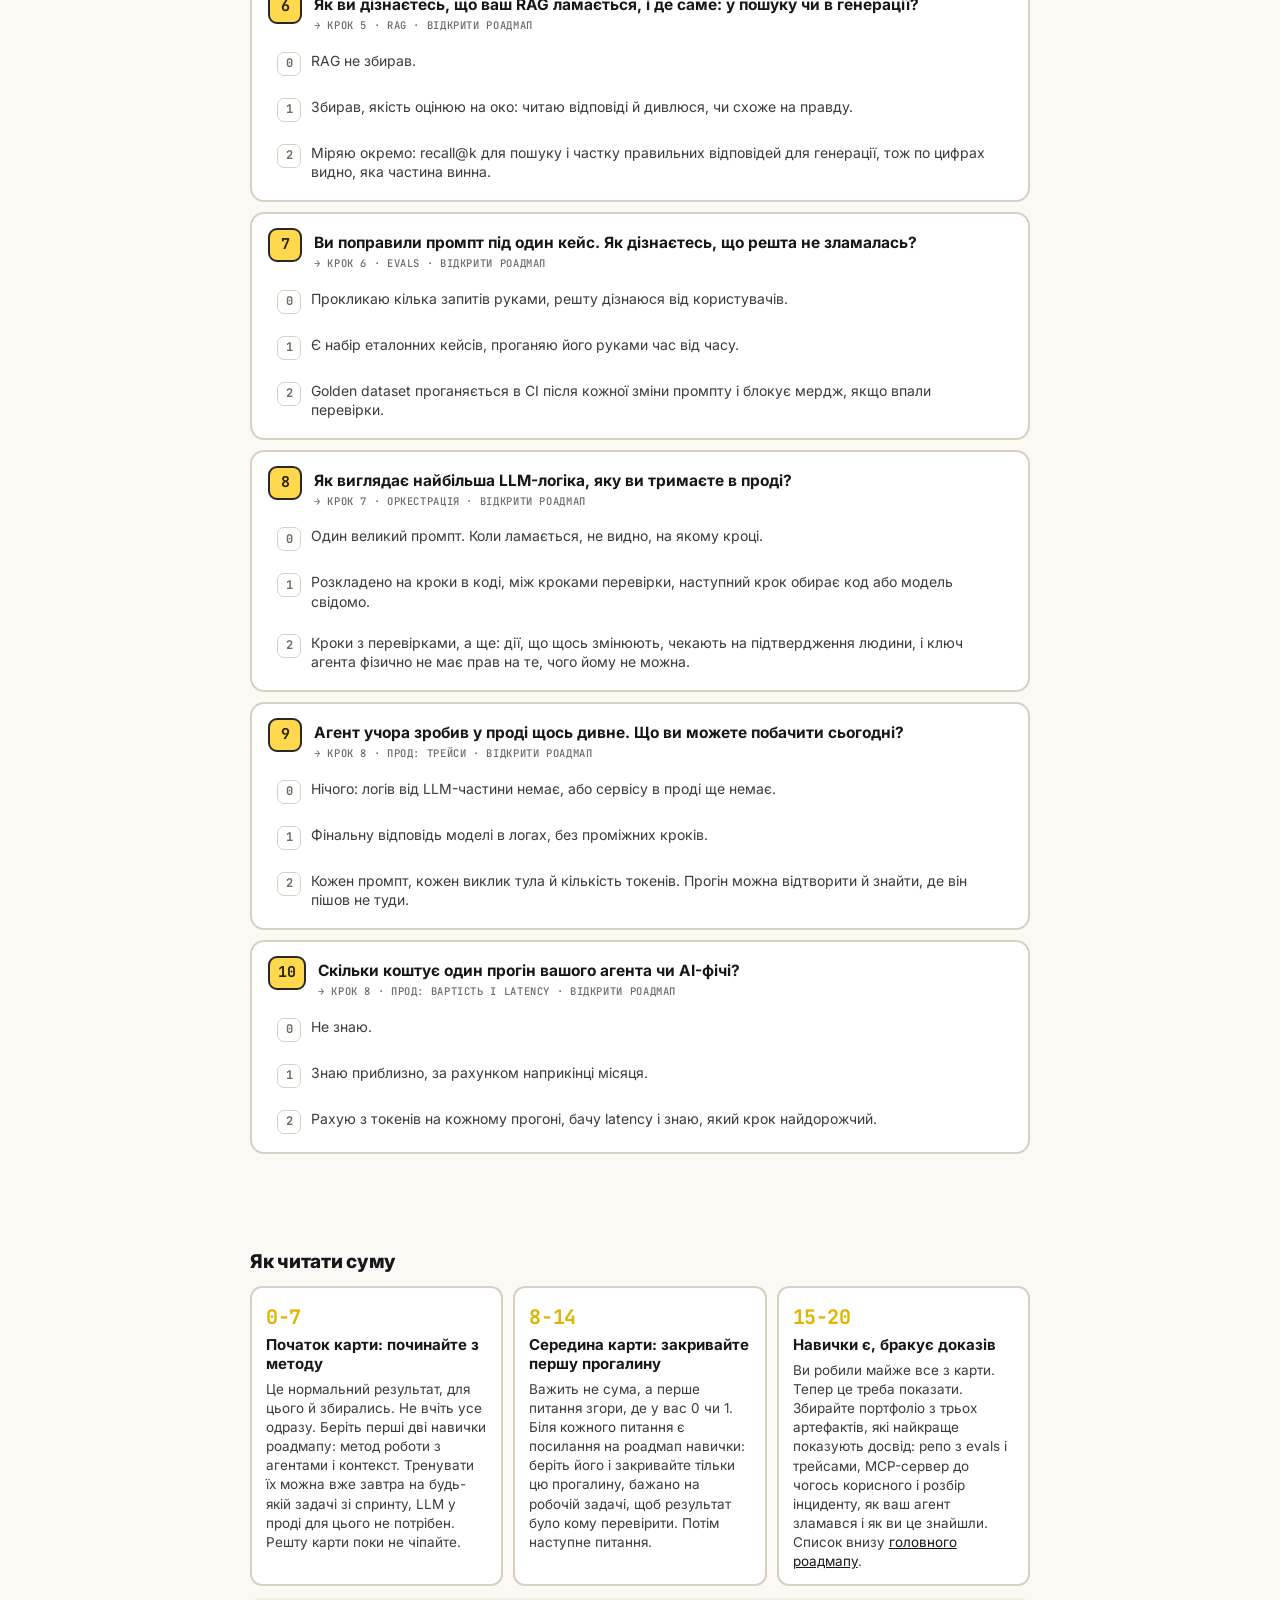
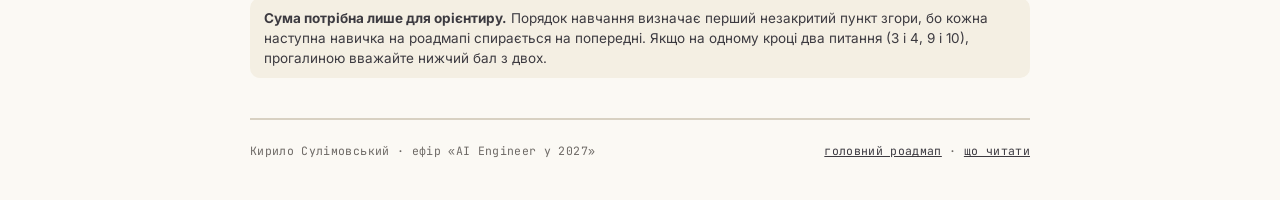
==== commit 1d66d6bc: "Mature roadmaps with verified resources, reading list page, remove vacancy stats and old PDF Co-Auth" ====
--- a/self-assessment.html
+++ b/self-assessment.html
@@ -64,7 +64,6 @@
     <a class="brand" href="index.html"><span class="dot"></span>AI Engineer у 2027 <small>· роадмап</small></a>
     <nav class="nav">
       <a href="index.html">Головний роадмап</a>
-      <a href="ai-engineer-roadmap.pdf">PDF</a>
     </nav>
   </div>
   <div class="crumbs"><a href="index.html">Роадмап AI Engineer</a> <span>/</span> <span>Самооцінка</span></div>
@@ -198,7 +197,7 @@
       <div class="band">
         <div class="bn">15-20</div>
         <h4>Навички є, бракує доказів</h4>
-        <p>Ви робили майже все з карти. Тепер це треба показати. Збирайте портфоліо з трьох артефактів, які вакансії просять дослівно: репо з evals і трейсами, MCP-сервер до чогось корисного і розбір інциденту, як ваш агент зламався і як ви це знайшли. Список внизу <a href="index.html#portfolio">головного роадмапу</a>.</p>
+        <p>Ви робили майже все з карти. Тепер це треба показати. Збирайте портфоліо з трьох артефактів, які найкраще показують досвід: репо з evals і трейсами, MCP-сервер до чогось корисного і розбір інциденту, як ваш агент зламався і як ви це знайшли. Список внизу <a href="index.html#portfolio">головного роадмапу</a>.</p>
       </div>
     </div>
     <p class="key-note"><b>Сума потрібна лише для орієнтиру.</b> Порядок навчання визначає перший незакритий пункт згори, бо кожна наступна навичка на роадмапі спирається на попередні. Якщо на одному кроці два питання (3 і 4, 9 і 10), прогалиною вважайте нижчий бал з двох.</p>
@@ -206,8 +205,8 @@
 </section>
 
   <footer>
-    <span>Кирило Сулімовський · ефір «AI Engineer у 2027» · вибірка 64 вакансії, листопад 2026</span>
-    <span><a href="index.html">головний роадмап</a> · <a href="ai-engineer-roadmap.pdf">PDF</a></span>
+    <span>Кирило Сулімовський · ефір «AI Engineer у 2027»</span>
+    <span><a href="index.html">головний роадмап</a> · <a href="reading-list.html">що читати</a></span>
   </footer>
 </div>
 <script>
--- a/assets/style.css
+++ b/assets/style.css
@@ -46,10 +46,6 @@
 .legend .sw.opt{border-style:dashed;border-color:var(--line-soft)}
 .legend .sw.alt{background:var(--alt);border-color:#B9B5AD}
 .legend .sw.done{background:var(--done-soft);border-color:var(--done)}
-.legend .pct{font-size:11px}
-.pct{display:inline-flex;align-items:center;font-family:var(--mono);font-weight:700;font-size:11px;line-height:1;color:var(--accent-ink);background:var(--paper);border:1.5px solid var(--line);border-radius:6px;padding:3px 6px;white-space:nowrap}
-.node.main .pct{background:#fff}
-
 /* progress */
 .progress{display:flex;align-items:center;gap:14px;flex-wrap:wrap;margin-top:16px;padding:12px 14px;background:var(--paper);border:2px solid var(--frame);border-radius:12px}
 .progress .bar{flex:1;min-width:160px;height:12px;border-radius:6px;background:var(--beige);overflow:hidden;border:1.5px solid var(--frame)}
@@ -73,7 +69,6 @@
 .node:hover{transform:translateY(-1px);box-shadow:0 3px 0 var(--line)}
 .node:focus-visible{outline:3px solid var(--prog);outline-offset:2px}
 .node .lbl{font-weight:600;font-size:14px;display:block}
-.node .pct{position:absolute;top:-10px;right:-8px}
 .node.main{background:var(--accent);border-radius:10px;padding:12px 14px}
 .node.main .lbl{font-weight:800;font-size:16px;letter-spacing:-.01em}
 .node.root{background:var(--ink);color:#fff;border-color:var(--ink);padding:16px 22px;text-align:center;box-shadow:none}
@@ -113,7 +108,6 @@
   .tree .t-group{position:relative;margin:0 0 22px 0;padding-left:20px}
   .tree .t-group::before{content:"";position:absolute;left:0;top:22px;width:20px;height:2.5px;background:var(--line)}
   .tree .node{position:relative;display:block;width:100%;margin-bottom:8px}
-  .tree .node .pct{top:-9px;right:8px}
   .tree .t-kids{margin-left:14px;padding-left:16px;border-left:2px solid var(--line-soft)}
   .tree .t-kids .node{box-shadow:none}
   .tree .t-kids .t-kids{margin-left:10px;padding-left:12px;border-left:1.6px dashed var(--line-soft)}
@@ -141,10 +135,23 @@
 .drawer h4{font-family:var(--mono);font-weight:700;font-size:10.5px;letter-spacing:.12em;text-transform:uppercase;color:var(--dim);margin:16px 0 6px}
 .drawer p{font-size:15px;line-height:1.5;color:var(--ink-2)}
 .drawer p.why{color:var(--ink)}
-.drawer ul.res{list-style:none;display:flex;flex-direction:column;gap:6px}
-.drawer ul.res li a{display:block;padding:9px 12px;border:1.5px solid var(--frame);border-radius:9px;text-decoration:none;color:var(--ink);font-size:14px;background:var(--bg)}
-.drawer ul.res li a:hover{border-color:var(--line)}
-.drawer ul.res li a small{display:block;font-family:var(--mono);font-size:11px;color:var(--dim);margin-top:2px;word-break:break-all}
+ul.res{list-style:none;display:flex;flex-direction:column;gap:6px}
+ul.res li a{display:block;padding:9px 12px;border:1.5px solid var(--frame);border-radius:9px;text-decoration:none;color:var(--ink);font-size:14px;line-height:1.35;background:var(--bg)}
+ul.res li a:hover{border-color:var(--line);background:var(--paper)}
+ul.res li a .rt{display:block;font-weight:600}
+ul.res li a small{display:block;font-family:var(--mono);font-size:11px;color:var(--dim);margin-top:3px;word-break:break-word}
+ul.res li a em{display:block;font-style:normal;font-size:12.5px;color:var(--ink-2);margin-top:3px}
+.drawer h4 .cnt{display:inline-block;margin-left:6px;padding:1px 6px;border-radius:5px;background:var(--beige);color:var(--ink-2);letter-spacing:0}
+.res-groups{display:flex;flex-direction:column;gap:12px}
+.res-group h5{margin:0 0 6px;font-weight:600}
+.rk{display:inline-flex;align-items:center;gap:5px;font-family:var(--mono);font-weight:700;font-size:10.5px;letter-spacing:.08em;text-transform:uppercase;border-radius:6px;padding:3px 8px;white-space:nowrap;border:1.5px solid transparent}
+.rk::before{content:"";width:8px;height:8px;border-radius:2px;background:currentColor;opacity:.85}
+.rk.doc{background:#E4ECFB;color:#1d4ea6}
+.rk.article{background:#F4EFE3;color:#5a4a1c}
+.rk.video{background:#FBE3E3;color:#a12626}
+.rk.github{background:#E8E6E1;color:#2a2825}
+.rk.course{background:#E3F3E9;color:#1f5a3a}
+.rk.post{background:#E6F0F7;color:#1b5e8a}
 .drawer .status{display:flex;gap:6px;flex-wrap:wrap}
 .drawer .status button{flex:1;min-width:92px;padding:9px 10px;border:2px solid var(--frame);border-radius:9px;background:var(--paper);font-family:var(--sans);font-weight:600;font-size:13px;cursor:pointer;color:var(--ink-2)}
 .drawer .status button[data-s="done"].on{background:var(--done-soft);border-color:var(--done);color:#1f5a3a}
@@ -190,3 +197,42 @@
 footer{margin-top:40px;padding:22px 0 40px;border-top:2px solid var(--frame);font-family:var(--mono);font-size:11.5px;color:var(--dim);letter-spacing:.03em;display:flex;justify-content:space-between;gap:10px;flex-wrap:wrap}
 footer a{color:var(--ink-2)}
 .sr{position:absolute;left:-9999px}
+
+/* reading list */
+.rl-toc{display:flex;flex-wrap:wrap;gap:6px;margin-top:14px}
+.rl-toc a{display:inline-flex;align-items:center;gap:6px;padding:6px 10px;border:1.5px solid var(--frame);border-radius:9px;background:var(--paper);text-decoration:none;font-size:13px;color:var(--ink-2)}
+.rl-toc a:hover{border-color:var(--line);color:var(--ink)}
+.rl-toc a b{font-family:var(--mono);font-size:11px;background:var(--accent);border:1.5px solid var(--line);border-radius:6px;padding:1px 5px;color:var(--accent-ink)}
+.rl-toc a small{font-family:var(--mono);font-size:11px;color:var(--dim)}
+.rl-stage{margin-top:34px}
+.rl-head{display:flex;align-items:flex-start;gap:14px;padding:16px 18px;background:var(--ink);color:#fff;border-radius:14px;flex-wrap:wrap}
+.rl-head .rl-n{font-family:var(--mono);font-weight:700;font-size:15px;width:36px;height:36px;border-radius:9px;background:var(--accent);color:var(--accent-ink);border:2px solid var(--line);display:flex;align-items:center;justify-content:center;flex:none}
+.rl-head>div{flex:1;min-width:200px}
+.rl-head h2{font-size:21px;font-weight:800;letter-spacing:-.02em;color:#fff;line-height:1.2}
+.rl-head p{margin-top:4px;font-size:14px;line-height:1.45;color:#C9C3B4}
+.rl-head .btn{background:transparent;color:#fff;border-color:rgba(255,255,255,.4);align-self:center}
+.rl-head .btn:hover{background:rgba(255,255,255,.1)}
+.rl-head.complete .rl-n{background:var(--done);color:#fff}
+.rl-list{list-style:none;margin-top:10px;display:flex;flex-direction:column;gap:8px}
+.rl-item{display:grid;grid-template-columns:30px 40px 1fr;gap:10px;align-items:start;padding:12px 14px;border:2px solid var(--frame);border-radius:12px;background:var(--paper)}
+.rl-item.done{background:var(--done-soft);border-color:#B9DEC8}
+.rl-item.done .rl-title{color:var(--dim);text-decoration:line-through}
+.rl-check{position:relative;display:block;width:24px;height:24px;margin-top:2px;cursor:pointer}
+.rl-check input{position:absolute;opacity:0;width:100%;height:100%;margin:0;cursor:pointer}
+.rl-check .box{display:block;width:24px;height:24px;border:2px solid var(--line);border-radius:7px;background:var(--paper)}
+.rl-check input:checked+.box{background:var(--done);border-color:var(--done)}
+.rl-check input:checked+.box::after{content:"✓";color:#fff;font-weight:800;font-size:15px;display:flex;align-items:center;justify-content:center;height:100%}
+.rl-check input:focus-visible+.box{outline:2px solid var(--prog);outline-offset:2px}
+.rl-num{font-family:var(--mono);font-weight:700;font-size:13px;color:var(--dim);padding-top:4px}
+.rl-body{min-width:0}
+.rl-title{font-weight:600;font-size:16px;line-height:1.35;color:var(--ink);text-decoration:none;border-bottom:1.5px solid var(--frame);overflow-wrap:anywhere}
+.rl-title:hover{border-color:var(--ink)}
+.rl-meta{display:flex;flex-wrap:wrap;gap:6px 10px;align-items:center;margin-top:6px;font-family:var(--mono);font-size:11.5px;color:var(--dim)}
+.rl-meta .time{padding:2px 7px;border:1.5px solid var(--frame);border-radius:6px}
+.rl-why{margin-top:6px;font-size:14px;line-height:1.45;color:var(--ink-2)}
+@media (max-width:760px){
+  .rl-item{grid-template-columns:28px 1fr;gap:8px 10px}
+  .rl-num{display:none}
+  .rl-head{padding:14px}
+  .rl-head .btn{align-self:flex-start}
+}
